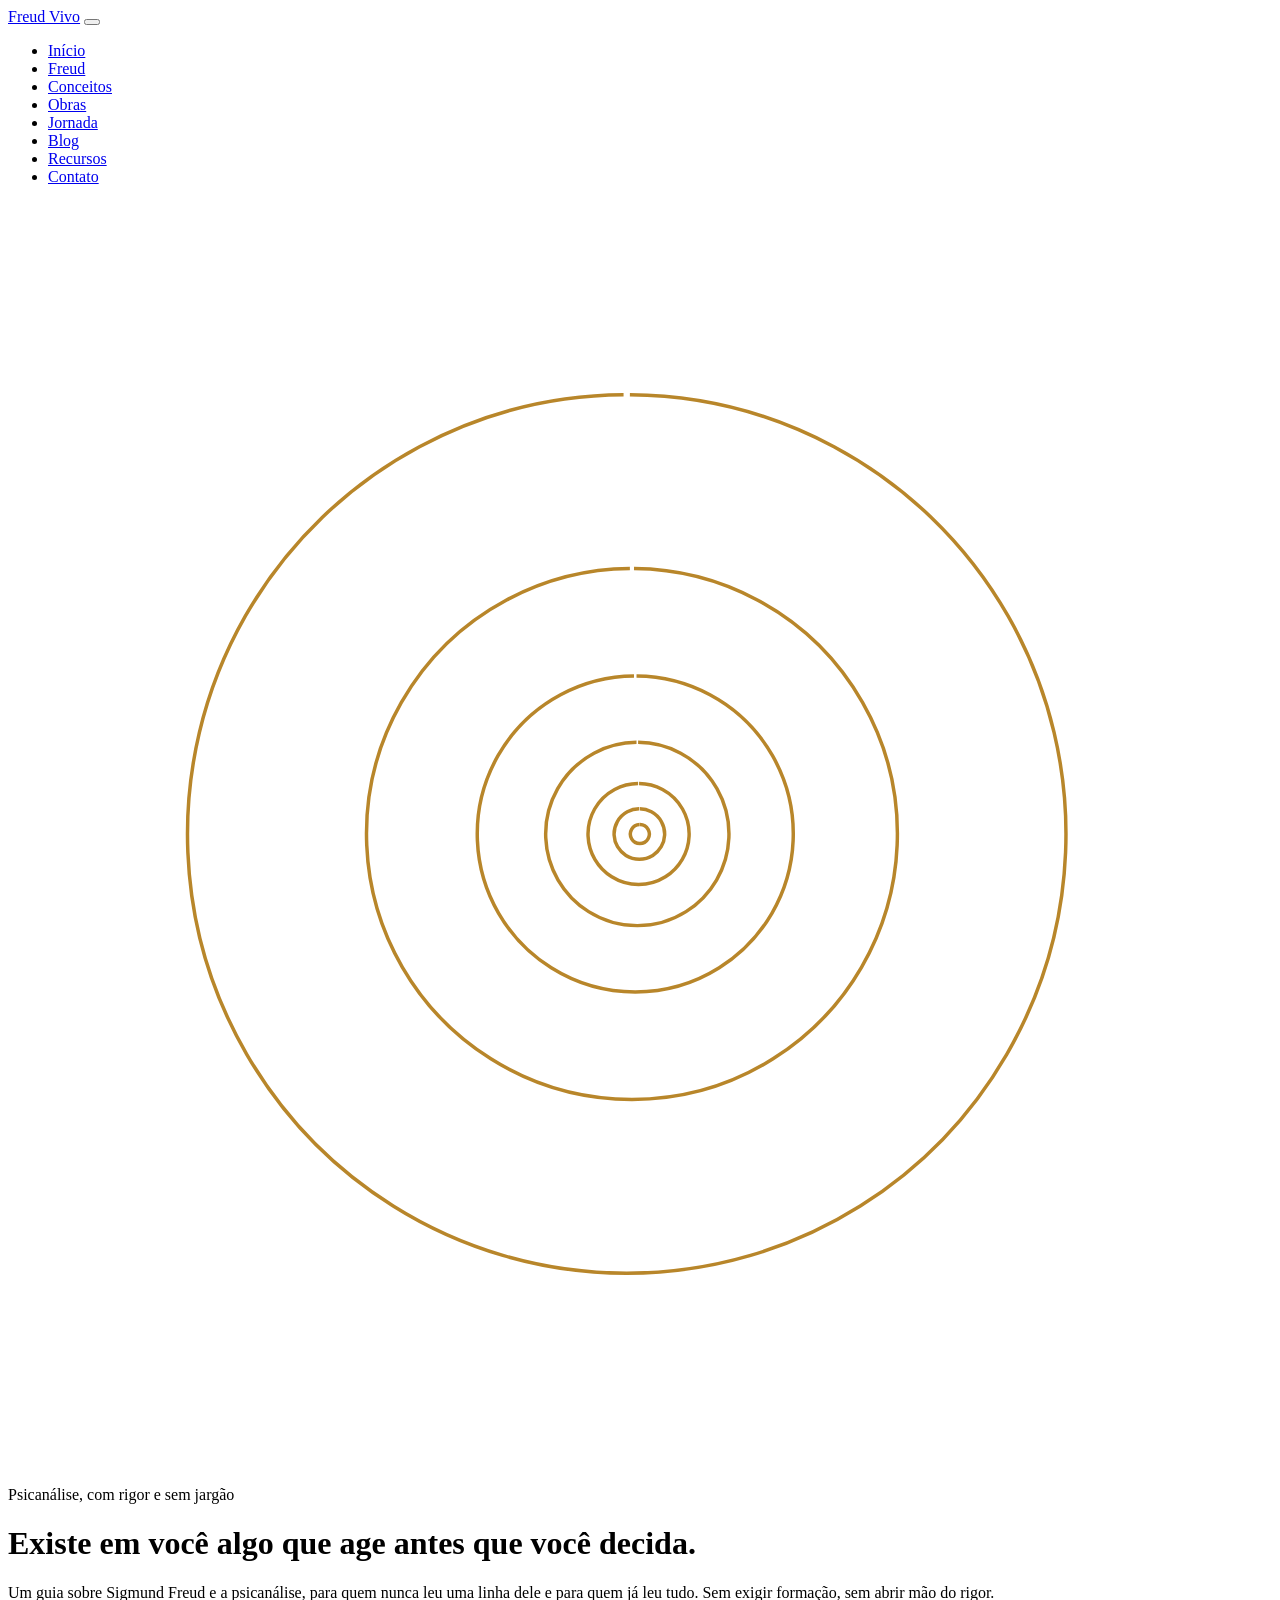
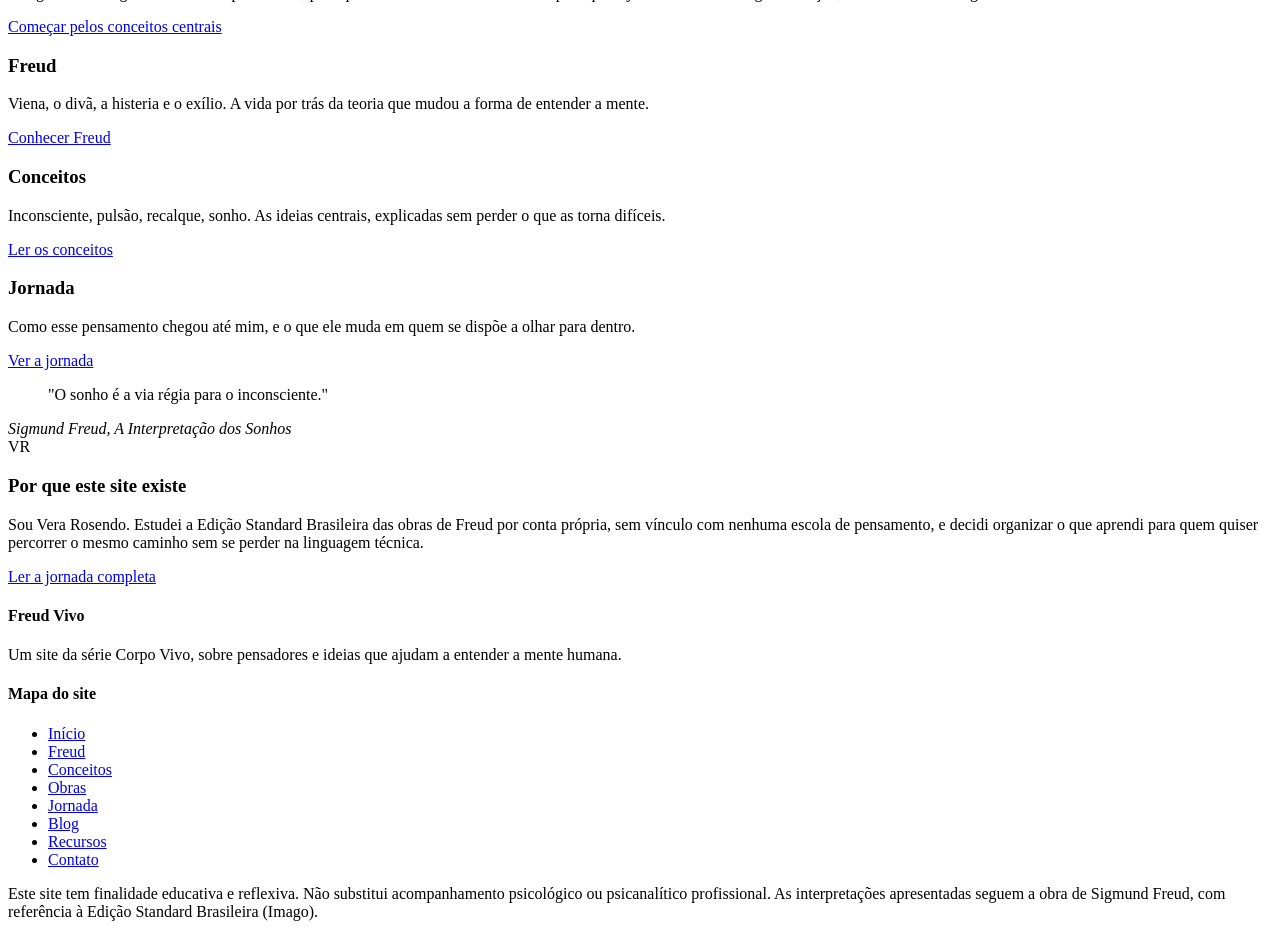
==== index.html @ 41ceea32 "Add files via upload" ====
<!DOCTYPE html>
<html lang="pt-BR">
<head>
<meta charset="UTF-8">
<meta name="viewport" content="width=device-width, initial-scale=1.0">
<title>Freud Vivo · Psicanálise para quem busca entender a si mesmo</title>
<meta name="description" content="Um guia acessível e rigoroso sobre Sigmund Freud e a psicanálise: conceitos centrais, obras, casos clínicos e a jornada pessoal de quem estuda esse pensamento.">
<link rel="stylesheet" href="css/style.css">
</head>
<body>

<nav class="nav">
  <div class="nav__inner">
    <a href="index.html" class="nav__marca">Freud Vivo</a>
    <button class="nav__toggle" aria-label="Abrir menu" aria-expanded="false">
      <span></span><span></span><span></span>
    </button>
    <ul class="nav__links">
      <li><a href="index.html" aria-current="page">Início</a></li>
      <li><a href="freud.html">Freud</a></li>
      <li><a href="conceitos.html">Conceitos</a></li>
      <li><a href="obras.html">Obras</a></li>
      <li><a href="jornada.html">Jornada</a></li>
      <li><a href="blog/index.html">Blog</a></li>
      <li><a href="recursos.html">Recursos</a></li>
      <li><a href="contato.html">Contato</a></li>
    </ul>
  </div>
</nav>

<header class="hero">
  <svg class="hero__spiral" viewBox="0 0 400 400" xmlns="http://www.w3.org/2000/svg" aria-hidden="true">
    <path d="M200,200 m0,-3 a3,3 0 1,1 -0.1,0 m0,-5 a8,8 0 1,1 -0.2,0 m0,-8 a16,16 0 1,1 -0.3,0 m0,-13 a29,29 0 1,1 -0.5,0 m0,-21 a50,50 0 1,1 -0.8,0 m0,-34 a84,84 0 1,1 -1.3,0 m0,-55 a139,139 0 1,1 -2,0"
      fill="none" stroke="#b8862a" stroke-width="1.1"/>
  </svg>
  <div class="hero__conteudo">
    <p class="hero__eyebrow">Psicanálise, com rigor e sem jargão</p>
    <h1>Existe em você algo que age antes que você decida.</h1>
    <p class="hero__sub">Um guia sobre Sigmund Freud e a psicanálise, para quem nunca leu uma linha dele e para quem já leu tudo. Sem exigir formação, sem abrir mão do rigor.</p>
    <a href="conceitos.html" class="hero__cta">Começar pelos conceitos centrais</a>
  </div>
</header>

<section class="secao">
  <div class="container">
    <div class="entradas">
      <div class="entrada">
        <h3>Freud</h3>
        <p>Viena, o divã, a histeria e o exílio. A vida por trás da teoria que mudou a forma de entender a mente.</p>
        <a href="freud.html">Conhecer Freud</a>
      </div>
      <div class="entrada">
        <h3>Conceitos</h3>
        <p>Inconsciente, pulsão, recalque, sonho. As ideias centrais, explicadas sem perder o que as torna difíceis.</p>
        <a href="conceitos.html">Ler os conceitos</a>
      </div>
      <div class="entrada">
        <h3>Jornada</h3>
        <p>Como esse pensamento chegou até mim, e o que ele muda em quem se dispõe a olhar para dentro.</p>
        <a href="jornada.html">Ver a jornada</a>
      </div>
    </div>
  </div>
</section>

<section class="secao secao--creme">
  <div class="container">
    <div class="citacao">
      <blockquote>"O sonho é a via régia para o inconsciente."</blockquote>
      <cite>Sigmund Freud, A Interpretação dos Sonhos</cite>
    </div>
  </div>
</section>

<section class="secao secao--creme-quente">
  <div class="container">
    <div class="pessoal">
      <div class="pessoal__retrato" aria-hidden="true">VR</div>
      <div>
        <h3>Por que este site existe</h3>
        <p>Sou Vera Rosendo. Estudei a Edição Standard Brasileira das obras de Freud por conta própria, sem vínculo com nenhuma escola de pensamento, e decidi organizar o que aprendi para quem quiser percorrer o mesmo caminho sem se perder na linguagem técnica.</p>
        <a href="jornada.html">Ler a jornada completa</a>
      </div>
    </div>
  </div>
</section>

<footer class="rodape">
  <div class="container">
    <div>
      <h4>Freud Vivo</h4>
      <p>Um site da série Corpo Vivo, sobre pensadores e ideias que ajudam a entender a mente humana.</p>
    </div>
    <div>
      <h4>Mapa do site</h4>
      <ul class="rodape__mapa">
        <li><a href="index.html">Início</a></li>
        <li><a href="freud.html">Freud</a></li>
        <li><a href="conceitos.html">Conceitos</a></li>
        <li><a href="obras.html">Obras</a></li>
        <li><a href="jornada.html">Jornada</a></li>
        <li><a href="blog/index.html">Blog</a></li>
        <li><a href="recursos.html">Recursos</a></li>
        <li><a href="contato.html">Contato</a></li>
      </ul>
    </div>
    <p class="rodape__disclaimer">Este site tem finalidade educativa e reflexiva. Não substitui acompanhamento psicológico ou psicanalítico profissional. As interpretações apresentadas seguem a obra de Sigmund Freud, com referência à Edição Standard Brasileira (Imago).</p>
  </div>
</footer>

<script src="js/main.js"></script>
</body>
</html>
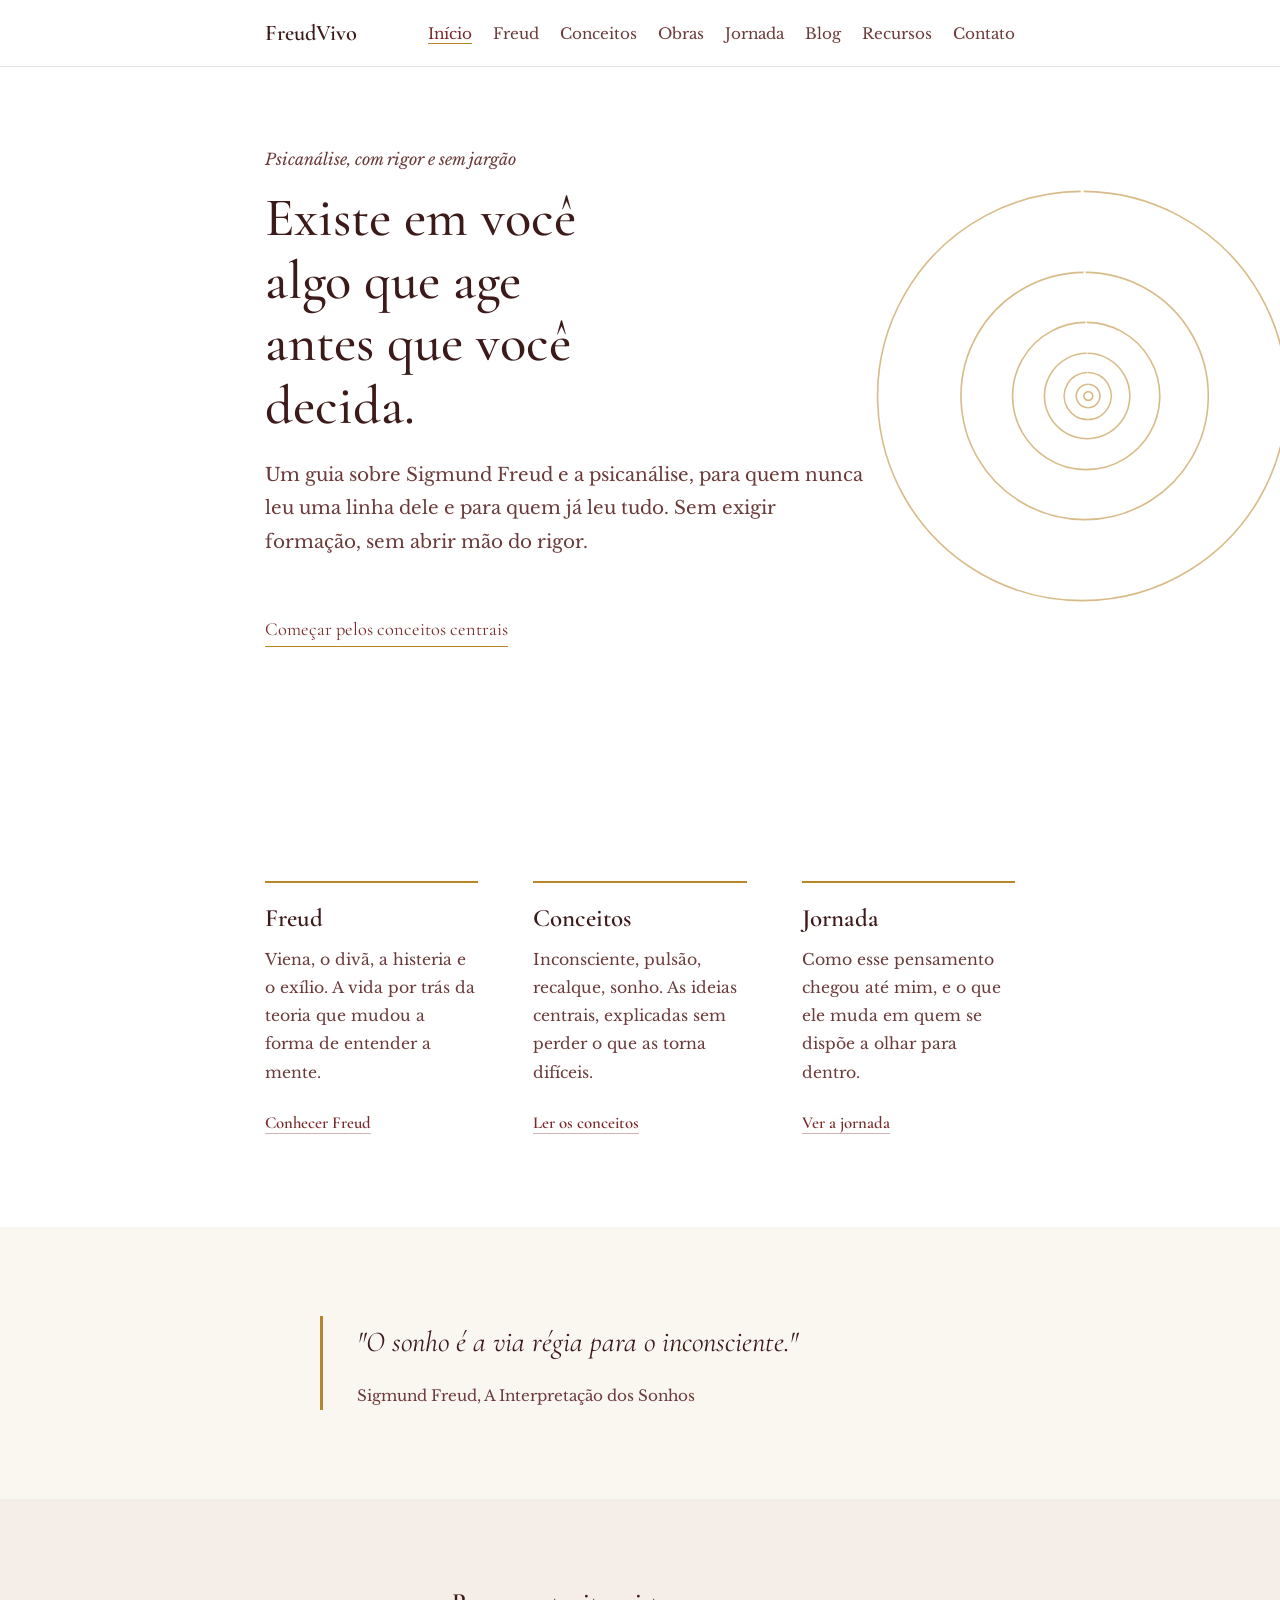
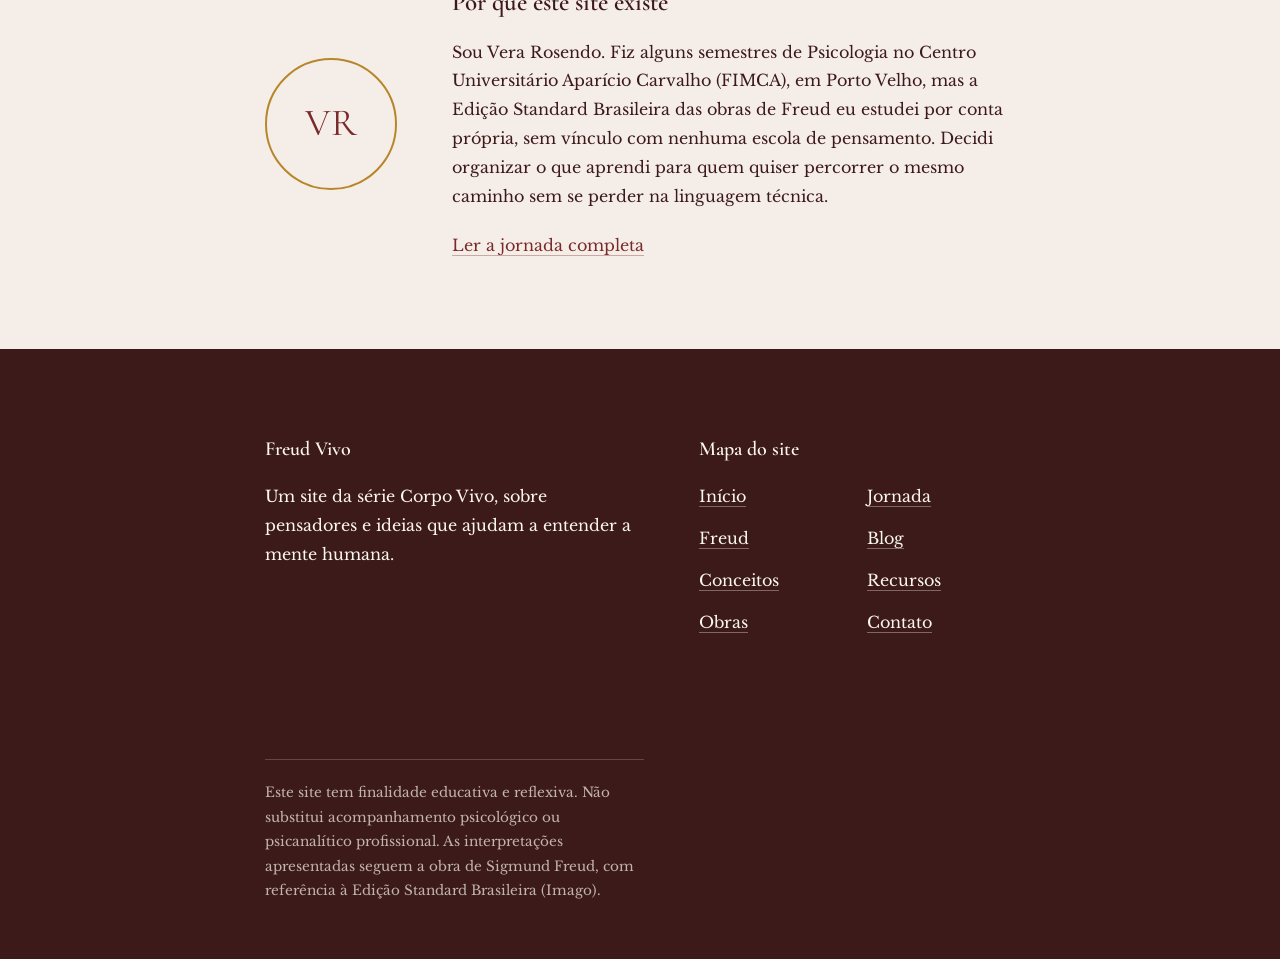
==== commit 3d18403b: "Add files via upload" ====
--- a/index.html
+++ b/index.html
@@ -11,7 +11,7 @@
 
 <nav class="nav">
   <div class="nav__inner">
-    <a href="index.html" class="nav__marca">Freud Vivo</a>
+    <a href="index.html" class="nav__marca">Freud<span>Vivo</span></a>
     <button class="nav__toggle" aria-label="Abrir menu" aria-expanded="false">
       <span></span><span></span><span></span>
     </button>
@@ -78,7 +78,7 @@
       <div class="pessoal__retrato" aria-hidden="true">VR</div>
       <div>
         <h3>Por que este site existe</h3>
-        <p>Sou Vera Rosendo. Estudei a Edição Standard Brasileira das obras de Freud por conta própria, sem vínculo com nenhuma escola de pensamento, e decidi organizar o que aprendi para quem quiser percorrer o mesmo caminho sem se perder na linguagem técnica.</p>
+        <p>Sou Vera Rosendo. Fiz alguns semestres de Psicologia no Centro Universitário Aparício Carvalho (FIMCA), em Porto Velho, mas a Edição Standard Brasileira das obras de Freud eu estudei por conta própria, sem vínculo com nenhuma escola de pensamento. Decidi organizar o que aprendi para quem quiser percorrer o mesmo caminho sem se perder na linguagem técnica.</p>
         <a href="jornada.html">Ler a jornada completa</a>
       </div>
     </div>
--- a/css/style.css
+++ b/css/style.css
@@ -0,0 +1,459 @@
+/* ============================================
+   FREUD VIVO — folha de estilos global
+   Paleta vienense · proporção áurea · Fibonacci
+   ============================================ */
+
+@import url('https://fonts.googleapis.com/css2?family=Cormorant+Garamond:ital,wght@0,400;0,500;0,600;1,400&family=Libre+Baskerville:ital,wght@0,400;0,700;1,400&display=swap');
+
+:root {
+  /* cor */
+  --branco: #ffffff;
+  --creme: #faf6f0;
+  --creme-quente: #f5eee8;
+  --vinho: #3d1a1a;
+  --vinho-medio: #6b3a3a;
+  --dourado: #b8862a;
+  --bordo: #7a2a2a;
+  --borda: rgba(61, 26, 26, 0.12);
+
+  /* tipografia */
+  --fonte-display: 'Cormorant Garamond', serif;
+  --fonte-corpo: 'Libre Baskerville', Georgia, serif;
+
+  /* escala tipográfica (razão 1.25) */
+  --texto-corpo: 1rem;       /* 16px */
+  --texto-h3: 1.25rem;       /* 20px */
+  --texto-h2: 1.5625rem;     /* 25px */
+  --texto-h1: 1.9375rem;     /* 31px */
+  --texto-hero: 3.4rem;
+
+  /* espaçamento — Fibonacci */
+  --esp-xs: 8px;
+  --esp-s: 13px;
+  --esp-m: 21px;
+  --esp-l: 34px;
+  --esp-xl: 55px;
+  --esp-xxl: 89px;
+
+  /* coluna de conteúdo em proporção áurea */
+  --coluna-max: 68ch;
+}
+
+* { box-sizing: border-box; }
+
+html { scroll-behavior: smooth; }
+
+body {
+  margin: 0;
+  background: var(--branco);
+  color: var(--vinho);
+  font-family: var(--fonte-corpo);
+  font-size: var(--texto-corpo);
+  line-height: 1.8;
+  -webkit-font-smoothing: antialiased;
+}
+
+h1, h2, h3, h4 {
+  font-family: var(--fonte-display);
+  font-weight: 600;
+  color: var(--vinho);
+  line-height: 1.15;
+  margin: 0 0 var(--esp-m);
+}
+
+h1 { font-size: var(--texto-hero); font-weight: 500; }
+h2 { font-size: var(--texto-h1); }
+h3 { font-size: var(--texto-h2); }
+h4 { font-size: var(--texto-h3); }
+
+p { margin: 0 0 var(--esp-m); max-width: var(--coluna-max); }
+
+a {
+  color: var(--bordo);
+  text-decoration: none;
+  border-bottom: 1px solid rgba(122, 42, 42, 0.35);
+  transition: border-color 0.2s ease, color 0.2s ease;
+}
+
+a:hover { border-color: var(--bordo); color: var(--vinho); }
+
+img { max-width: 100%; display: block; }
+
+.container {
+  width: 61.8%;
+  max-width: 900px;
+  margin: 0 auto;
+  padding: 0 var(--esp-m);
+}
+
+@media (max-width: 900px) {
+  .container { width: 100%; }
+}
+
+.secao {
+  padding: var(--esp-xxl) 0;
+}
+
+.secao--creme { background: var(--creme); }
+.secao--creme-quente { background: var(--creme-quente); }
+
+.secao--borda-topo {
+  border-top: 1px solid var(--borda);
+}
+
+/* ---------- Navegação ---------- */
+
+.nav {
+  position: fixed;
+  top: 0;
+  left: 0;
+  right: 0;
+  z-index: 100;
+  background: rgba(255, 255, 255, 0.94);
+  border-bottom: 1px solid var(--borda);
+  backdrop-filter: blur(6px);
+}
+
+.nav__inner {
+  width: 61.8%;
+  max-width: 900px;
+  margin: 0 auto;
+  padding: var(--esp-s) var(--esp-m);
+  display: flex;
+  align-items: center;
+  justify-content: space-between;
+}
+
+@media (max-width: 900px) {
+  .nav__inner { width: 100%; }
+}
+
+.nav__marca {
+  font-family: var(--fonte-display);
+  font-size: 1.4rem;
+  font-weight: 600;
+  color: var(--vinho);
+  border-bottom: none;
+}
+
+.nav__marca:hover { color: var(--bordo); }
+
+.nav__links {
+  display: flex;
+  gap: var(--esp-m);
+  list-style: none;
+  margin: 0;
+  padding: 0;
+}
+
+.nav__links a {
+  font-size: 0.95rem;
+  color: var(--vinho-medio);
+  border-bottom: 1px solid transparent;
+}
+
+.nav__links a:hover,
+.nav__links a[aria-current="page"] {
+  color: var(--bordo);
+  border-bottom-color: var(--dourado);
+}
+
+.nav__toggle {
+  display: none;
+  background: none;
+  border: none;
+  cursor: pointer;
+  padding: var(--esp-xs);
+}
+
+.nav__toggle span {
+  display: block;
+  width: 24px;
+  height: 2px;
+  background: var(--vinho);
+  margin: 5px 0;
+}
+
+@media (max-width: 720px) {
+  .nav__links {
+    position: absolute;
+    top: 100%;
+    left: 0;
+    right: 0;
+    background: var(--branco);
+    border-bottom: 1px solid var(--borda);
+    flex-direction: column;
+    gap: 0;
+    max-height: 0;
+    overflow: hidden;
+    transition: max-height 0.25s ease;
+  }
+  .nav__links.aberto { max-height: 480px; }
+  .nav__links li { border-top: 1px solid var(--borda); }
+  .nav__links a {
+    display: block;
+    padding: var(--esp-m);
+  }
+  .nav__toggle { display: block; }
+}
+
+/* ---------- Hero ---------- */
+
+.hero {
+  min-height: 88vh;
+  display: flex;
+  align-items: center;
+  position: relative;
+  overflow: hidden;
+  background: var(--branco);
+}
+
+.hero__spiral {
+  position: absolute;
+  right: -8%;
+  top: 50%;
+  transform: translateY(-50%);
+  width: 46vw;
+  max-width: 620px;
+  opacity: 0.55;
+  pointer-events: none;
+}
+
+.hero__conteudo {
+  width: 61.8%;
+  max-width: 900px;
+  margin: 0 auto;
+  padding: var(--esp-xxl) var(--esp-m);
+  position: relative;
+  z-index: 1;
+}
+
+@media (max-width: 900px) {
+  .hero__conteudo { width: 100%; }
+  .hero__spiral { width: 70vw; opacity: 0.35; }
+}
+
+.hero__eyebrow {
+  font-family: var(--fonte-corpo);
+  font-style: italic;
+  color: var(--vinho-medio);
+  margin-bottom: var(--esp-s);
+}
+
+.hero h1 { max-width: 14ch; }
+
+.hero__sub {
+  font-size: 1.15rem;
+  color: var(--vinho-medio);
+  max-width: 46ch;
+}
+
+.hero__cta {
+  display: inline-block;
+  margin-top: var(--esp-l);
+  font-family: var(--fonte-display);
+  font-size: 1.15rem;
+  color: var(--bordo);
+  border-bottom: 1px solid var(--dourado);
+}
+
+/* ---------- Blocos de entrada ---------- */
+
+.entradas {
+  display: grid;
+  grid-template-columns: repeat(3, 1fr);
+  gap: var(--esp-xl);
+}
+
+@media (max-width: 720px) {
+  .entradas { grid-template-columns: 1fr; gap: var(--esp-xxl); }
+}
+
+.entrada {
+  border-top: 2px solid var(--dourado);
+  padding-top: var(--esp-m);
+}
+
+.entrada h3 { margin-bottom: var(--esp-s); }
+
+.entrada p { font-size: 0.98rem; color: var(--vinho-medio); }
+
+.entrada a {
+  font-family: var(--fonte-display);
+  font-size: 1.05rem;
+  font-weight: 600;
+}
+
+/* ---------- Citação ---------- */
+
+.citacao {
+  border-left: 3px solid var(--dourado);
+  padding-left: var(--esp-l);
+  max-width: 640px;
+  margin: 0 auto;
+}
+
+.citacao blockquote {
+  font-family: var(--fonte-display);
+  font-style: italic;
+  font-size: 1.8rem;
+  color: var(--vinho);
+  margin: 0 0 var(--esp-s);
+}
+
+.citacao cite {
+  font-family: var(--fonte-corpo);
+  font-style: normal;
+  font-size: 0.95rem;
+  color: var(--vinho-medio);
+}
+
+/* ---------- Vera / pessoal ---------- */
+
+.pessoal {
+  display: grid;
+  grid-template-columns: auto 1fr;
+  gap: var(--esp-xl);
+  align-items: center;
+}
+
+@media (max-width: 720px) {
+  .pessoal { grid-template-columns: 1fr; }
+}
+
+.pessoal__retrato {
+  width: 132px;
+  height: 132px;
+  border-radius: 50%;
+  background: var(--creme-quente);
+  border: 2px solid var(--dourado);
+  display: flex;
+  align-items: center;
+  justify-content: center;
+  font-family: var(--fonte-display);
+  font-size: 2.4rem;
+  color: var(--bordo);
+}
+
+/* ---------- Página interna genérica ---------- */
+
+.pagina-hero {
+  padding: calc(var(--esp-xxl) + 60px) 0 var(--esp-xl);
+  background: var(--creme);
+  border-bottom: 1px solid var(--borda);
+}
+
+.pagina-hero p { color: var(--vinho-medio); }
+
+.em-construcao {
+  border: 1px dashed var(--borda);
+  padding: var(--esp-l);
+  border-radius: 2px;
+  background: var(--creme);
+}
+
+.em-construcao h3 { color: var(--bordo); }
+
+.lista-topicos {
+  padding-left: var(--esp-m);
+}
+
+.lista-topicos li { margin-bottom: var(--esp-s); }
+
+/* ---------- Rodapé ---------- */
+
+.rodape {
+  background: var(--vinho);
+  color: var(--creme);
+  padding: var(--esp-xxl) 0 var(--esp-l);
+}
+
+.rodape .container {
+  display: grid;
+  grid-template-columns: 1.2fr 1fr;
+  gap: var(--esp-xl);
+}
+
+@media (max-width: 720px) {
+  .rodape .container { grid-template-columns: 1fr; }
+}
+
+.rodape h4 { color: var(--creme); }
+
+.rodape a {
+  color: var(--creme);
+  border-bottom-color: rgba(250, 246, 240, 0.35);
+}
+
+.rodape a:hover { color: var(--dourado); border-bottom-color: var(--dourado); }
+
+.rodape__mapa {
+  list-style: none;
+  padding: 0;
+  margin: 0;
+  columns: 2;
+  gap: var(--esp-m);
+}
+
+.rodape__mapa li { margin-bottom: var(--esp-s); }
+
+.rodape__disclaimer {
+  margin-top: var(--esp-xl);
+  padding-top: var(--esp-m);
+  border-top: 1px solid rgba(250, 246, 240, 0.2);
+  font-size: 0.85rem;
+  color: rgba(250, 246, 240, 0.7);
+  max-width: none;
+}
+
+/* ---------- Formulário de contato ---------- */
+
+.form-contato {
+  max-width: 480px;
+}
+
+.form-campo {
+  margin-bottom: var(--esp-m);
+}
+
+.form-campo label {
+  display: block;
+  margin-bottom: var(--esp-xs);
+  font-size: 0.95rem;
+  color: var(--vinho-medio);
+}
+
+.form-campo input,
+.form-campo textarea {
+  width: 100%;
+  padding: var(--esp-s);
+  font-family: var(--fonte-corpo);
+  font-size: 1rem;
+  border: 1px solid var(--borda);
+  background: var(--branco);
+  color: var(--vinho);
+}
+
+.form-campo input:focus,
+.form-campo textarea:focus {
+  outline: 2px solid var(--dourado);
+  outline-offset: 1px;
+}
+
+.botao {
+  display: inline-block;
+  background: var(--bordo);
+  color: var(--branco);
+  border: none;
+  padding: var(--esp-s) var(--esp-l);
+  font-family: var(--fonte-display);
+  font-size: 1.05rem;
+  cursor: pointer;
+}
+
+.botao:hover { background: var(--vinho); }
+
+@media (prefers-reduced-motion: reduce) {
+  html { scroll-behavior: auto; }
+  * { transition: none !important; }
+}
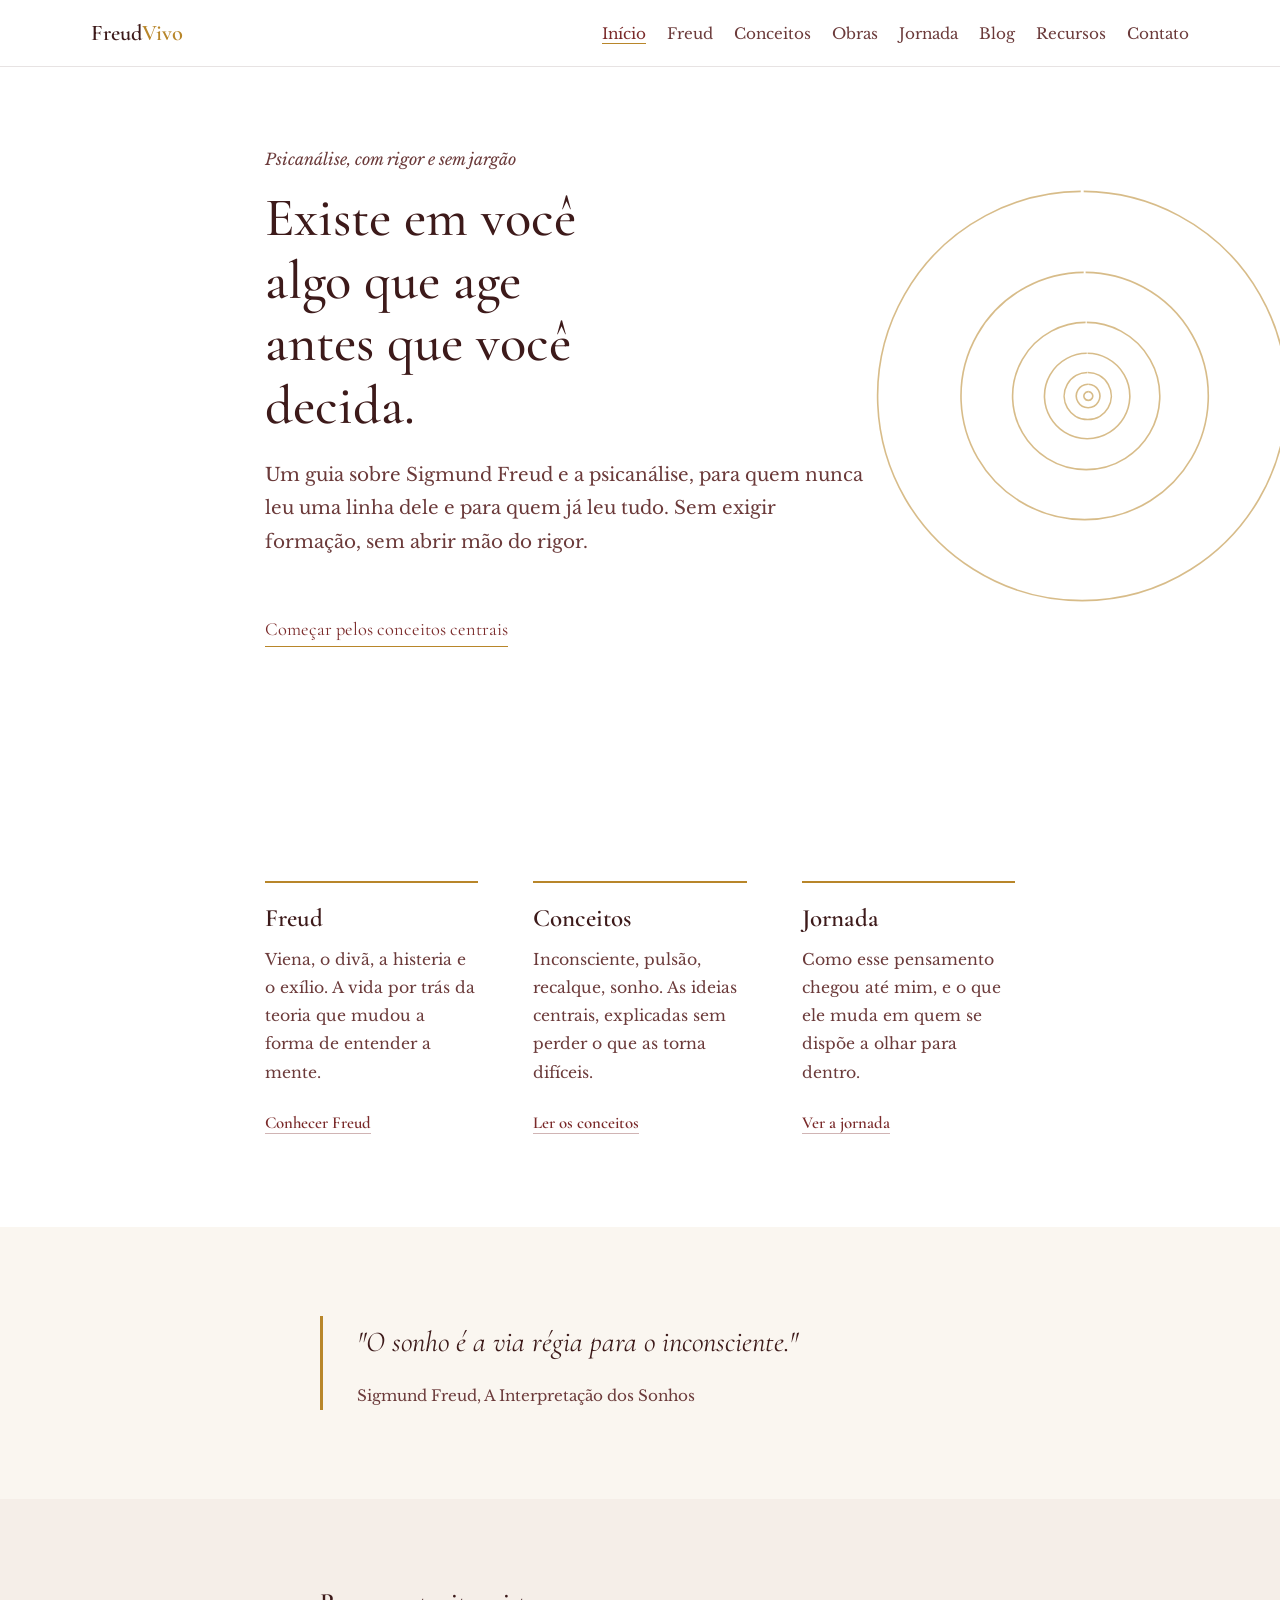
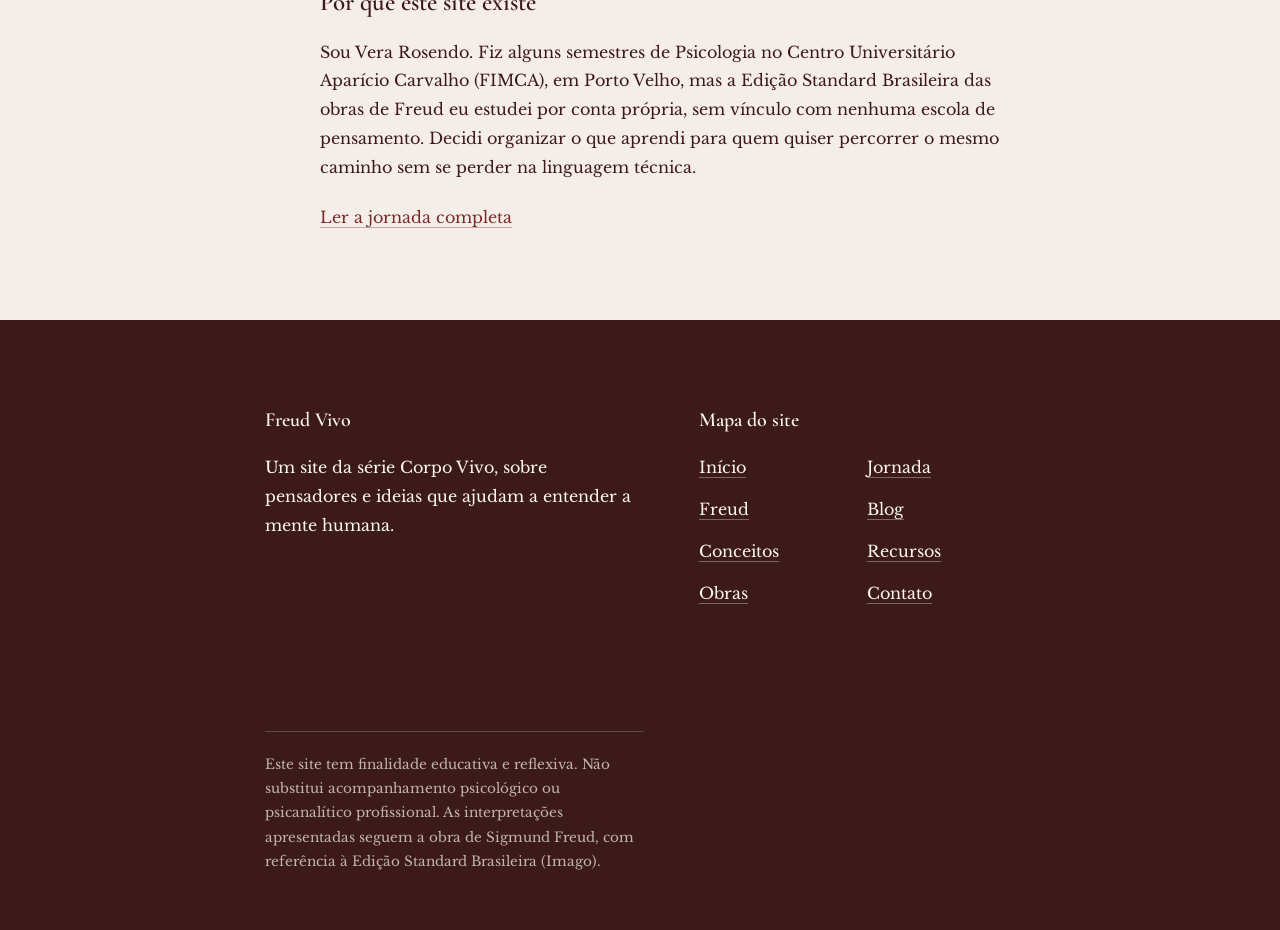
==== commit dd8e5dd5: "Add files via upload" ====
--- a/index.html
+++ b/index.html
@@ -75,7 +75,20 @@
 <section class="secao secao--creme-quente">
   <div class="container">
     <div class="pessoal">
-      <div class="pessoal__retrato" aria-hidden="true">VR</div>
+      <div class="pessoal__monograma" aria-hidden="true">
+        <svg viewBox="0 0 320 300" xmlns="http://www.w3.org/2000/svg">
+          <g fill="none" stroke="#b8862a" stroke-width="6" stroke-linecap="round" stroke-linejoin="round">
+            <path d="M 175,55 L 175,255"/>
+            <path d="M 175,55 C 235,55 240,140 175,148"/>
+            <path d="M 175,148 L 252,255"/>
+          </g>
+          <g fill="none" stroke="#3d1a1a" stroke-width="7" stroke-linecap="round" stroke-linejoin="round">
+            <path d="M 68,55 L 148,255 L 222,55"/>
+          </g>
+          <line x1="110" y1="272" x2="230" y2="272" stroke="#b8862a" stroke-width="1"/>
+          <text x="170" y="300" text-anchor="middle" font-family="'Cormorant Garamond', Georgia, serif" font-style="italic" font-size="26" letter-spacing="4" fill="#b8862a">TRAVESSIAS</text>
+        </svg>
+      </div>
       <div>
         <h3>Por que este site existe</h3>
         <p>Sou Vera Rosendo. Fiz alguns semestres de Psicologia no Centro Universitário Aparício Carvalho (FIMCA), em Porto Velho, mas a Edição Standard Brasileira das obras de Freud eu estudei por conta própria, sem vínculo com nenhuma escola de pensamento. Decidi organizar o que aprendi para quem quiser percorrer o mesmo caminho sem se perder na linguagem técnica.</p>
--- a/css/style.css
+++ b/css/style.css
@@ -115,13 +115,14 @@
 }
 
 .nav__inner {
-  width: 61.8%;
-  max-width: 900px;
+  width: 92%;
+  max-width: 1140px;
   margin: 0 auto;
   padding: var(--esp-s) var(--esp-m);
   display: flex;
   align-items: center;
   justify-content: space-between;
+  gap: var(--esp-l);
 }
 
 @media (max-width: 900px) {
@@ -134,9 +135,16 @@
   font-weight: 600;
   color: var(--vinho);
   border-bottom: none;
+  white-space: nowrap;
+  flex-shrink: 0;
+}
+
+.nav__marca span {
+  color: var(--dourado);
 }
 
 .nav__marca:hover { color: var(--bordo); }
+.nav__marca:hover span { color: var(--bordo); }
 
 .nav__links {
   display: flex;
@@ -144,6 +152,12 @@
   list-style: none;
   margin: 0;
   padding: 0;
+  flex-wrap: nowrap;
+}
+
+@media (max-width: 900px) and (min-width: 721px) {
+  .nav__links { gap: var(--esp-s); }
+  .nav__links a { font-size: 0.88rem; }
 }
 
 .nav__links a {
